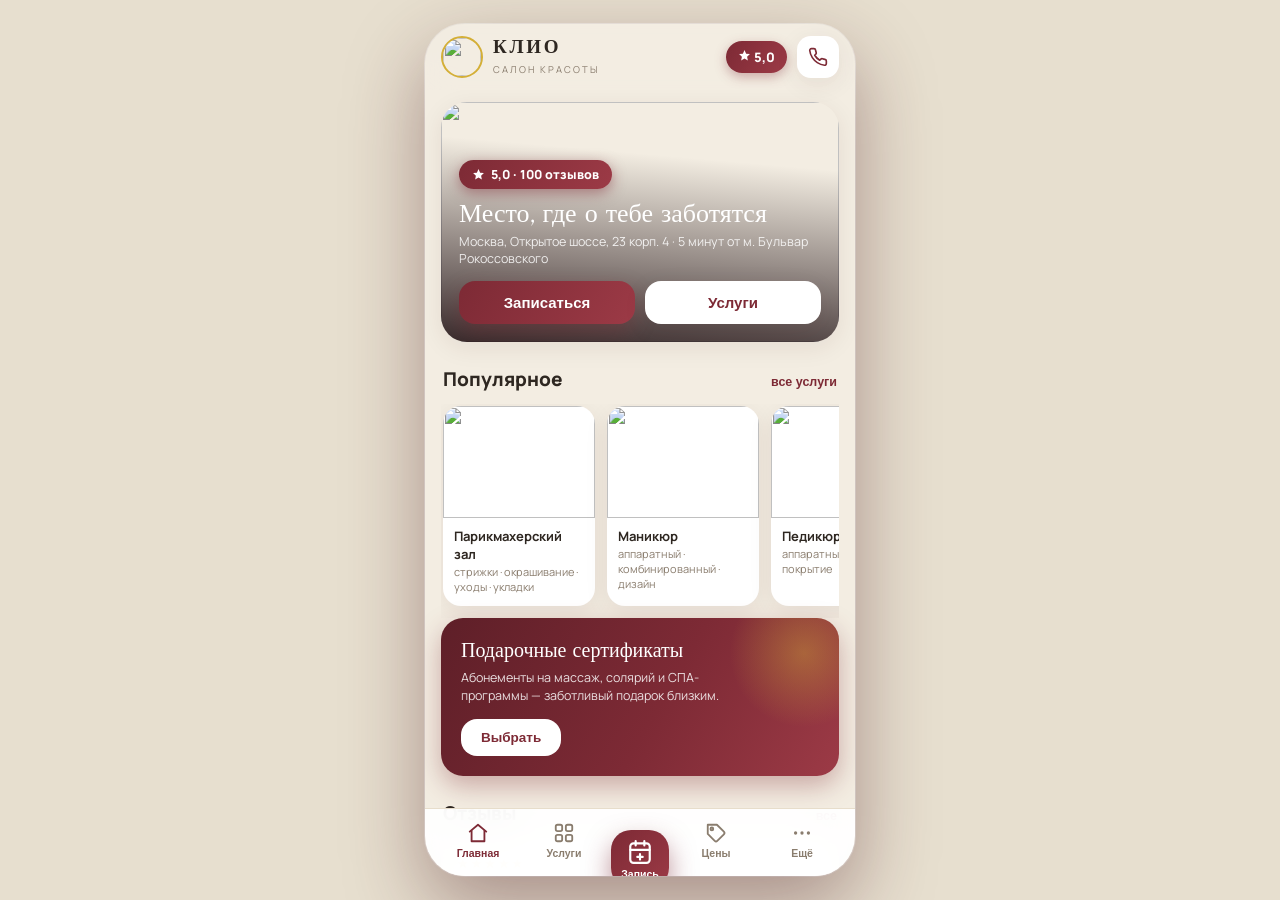
==== app/index.html @ 7f816945 "КЛИО (myclio.ru): сайт + PWA + модуль управления, версия 26.11-В7" ====
<!DOCTYPE html>
<html lang="ru">
<head>
<meta charset="UTF-8"><meta name="viewport" content="width=device-width, initial-scale=1, viewport-fit=cover"><meta name="theme-color" content="#7d2a35"><meta name="apple-mobile-web-app-capable" content="yes"><meta name="mobile-web-app-capable" content="yes"><meta name="apple-mobile-web-app-status-bar-style" content="black-translucent"><meta name="description" content="КЛИО — салон красоты. Запись, услуги, цены, отзывы."><title>КЛИО — салон красоты</title><link rel="icon" href="icon-192.png"><link rel="apple-touch-icon" href="apple-touch-icon.png"><link rel="preconnect" href="https://fonts.googleapis.com"><link rel="preconnect" href="https://fonts.gstatic.com" crossorigin><link href="https://fonts.googleapis.com/css2?family=Manrope:wght@400;600;700;800&family=Marcellus&display=swap" rel="stylesheet"><style>
:root{--bg:#f3ede2;--card:#fff;--panel:#faf6ed;--line:#e7ddcb;--red:#7d2a35;--red2:#9c3a46;--acc:#d4af37;--acc2:#e8c98a;--text:#2e2721;--mut:#8a7d6e;--sh:0 6px 24px rgba(70,20,28,.08)}
*{box-sizing:border-box;margin:0;padding:0;-webkit-tap-highlight-color:transparent}
body{font-family:Manrope,system-ui,-apple-system,sans-serif;background:#e7dfcf;color:var(--text)}
.shell{position:relative;max-width:430px;margin:0 auto;min-height:100dvh;background:var(--bg);overflow:hidden;display:flex;flex-direction:column}
@media(min-width:560px){body{display:flex;justify-content:center;align-items:center;min-height:100dvh}.shell{margin:0;min-height:0;height:min(880px,calc(100dvh - 48px));border-radius:40px;box-shadow:0 30px 80px rgba(70,20,28,.4),0 0 0 1px #fff8}}
#splash{position:absolute;inset:0;z-index:100;background:linear-gradient(160deg,#5e1f28,#7d2a35 60%,#6b232d);display:flex;flex-direction:column;align-items:center;justify-content:center;gap:14px;transition:opacity .5s;color:#f5ead9}
#splash img{width:84px;height:84px;border-radius:50%;border:3px solid var(--acc);box-shadow:0 10px 30px rgba(0,0,0,.4)}
#splash .n{font-family:Marcellus,serif;font-size:30px;letter-spacing:.22em}
#splash .s{font-size:11px;letter-spacing:.3em;text-transform:uppercase;color:var(--acc2)}
#splash.hide{opacity:0;pointer-events:none}
.appbar{position:sticky;top:0;z-index:30;display:flex;align-items:center;gap:10px;padding:12px 16px;background:rgba(243,237,226,.85);backdrop-filter:blur(14px);-webkit-backdrop-filter:blur(14px)}
.ab-logo{width:42px;height:42px;border-radius:50%;overflow:hidden;border:2px solid var(--acc);flex:none}
.ab-logo img{width:100%;height:100%;object-fit:cover}
.ab-txt b{font-family:Marcellus,serif;font-size:19px;letter-spacing:.14em;display:block;line-height:1}
.ab-txt span{font-size:9.5px;letter-spacing:.2em;text-transform:uppercase;color:var(--mut)}
.ab-rate{margin-left:auto;background:linear-gradient(120deg,var(--red),var(--red2));color:#fff;font-weight:800;font-size:13px;padding:7px 12px;border-radius:999px;box-shadow:0 4px 12px rgba(125,42,53,.35)}
.ab-phone{width:42px;height:42px;border-radius:14px;background:#fff;box-shadow:var(--sh);display:grid;place-items:center;color:var(--red);flex:none}
main{flex:1;overflow-y:auto;-webkit-overflow-scrolling:touch;padding:4px 16px 120px;scrollbar-width:none}
main::-webkit-scrollbar{display:none}
.appbar{flex:none}
.screen{display:none}
.screen.active{display:block;animation:scr .3s cubic-bezier(.2,.8,.2,1)}
@keyframes scr{from{opacity:0;transform:translateY(12px)}to{opacity:1;transform:none}}
.hero{position:relative;border-radius:26px;overflow:hidden;margin-top:8px;box-shadow:var(--sh)}
.hero>img{width:100%;height:240px;object-fit:cover;display:block}
.hero .hv{position:absolute;inset:0;background:linear-gradient(185deg,rgba(30,15,18,0) 25%,rgba(30,15,18,.88));display:flex;flex-direction:column;justify-content:flex-end;padding:18px;color:#fff}
.pill{align-self:flex-start;display:inline-flex;align-items:center;gap:6px;background:linear-gradient(120deg,var(--red),var(--red2));padding:6px 13px;border-radius:999px;font-size:12.5px;font-weight:800;box-shadow:0 4px 14px rgba(125,42,53,.5)}
.hero h1{font-family:Marcellus,serif;font-weight:400;font-size:26px;margin:10px 0 4px;line-height:1.15}
.hero p{font-size:12.5px;opacity:.85;margin-bottom:14px}
.hrow{display:flex;gap:10px}
.hrow .btn{flex:1;padding:13px}
h2.sec{font-size:19px;font-weight:800;margin:24px 2px 12px;display:flex;align-items:baseline;justify-content:space-between}
h2.sec button{background:none;border:0;color:var(--red);font-size:12.5px;font-weight:800;cursor:pointer}
.pop{display:flex;gap:12px;overflow-x:auto;padding:2px 2px 12px;scrollbar-width:none}
.pop::-webkit-scrollbar{display:none}
.pc{flex:0 0 152px;background:#fff;border-radius:18px;overflow:hidden;box-shadow:var(--sh);cursor:pointer;transition:.15s}
.pc:active{transform:scale(.95)}
.pc img{width:152px;height:112px;object-fit:cover;display:block}
.pc b{display:block;font-size:13px;padding:9px 11px 2px}
.pc span{display:block;font-size:11px;color:var(--mut);padding:0 11px 11px;line-height:1.35}
.promo{position:relative;border-radius:22px;overflow:hidden;background:linear-gradient(120deg,#5e1f28,#7d2a35 55%,#9c3a46);color:#fff;padding:20px;box-shadow:0 10px 26px rgba(125,42,53,.35)}
.promo:after{content:'';position:absolute;right:-40px;top:-40px;width:150px;height:150px;border-radius:50%;background:radial-gradient(circle,rgba(212,175,55,.4),transparent 70%)}
.promo b{font-family:Marcellus,serif;font-weight:400;font-size:20px;display:block;margin-bottom:6px}
.promo p{font-size:12.5px;opacity:.85;margin-bottom:14px;max-width:78%;line-height:1.45}
.promo .btn{width:auto;padding:11px 20px;font-size:13.5px;background:#fff;color:var(--red);box-shadow:none}
.search{display:flex;align-items:center;gap:10px;background:#fff;border-radius:16px;padding:13px 16px;box-shadow:var(--sh);margin:10px 0 14px;color:var(--mut)}
.search input{border:0;outline:0;font-size:15px;flex:1;font-family:inherit;background:none;color:var(--text)}
.svc{display:flex;gap:12px;background:#fff;border-radius:18px;padding:10px;box-shadow:var(--sh);margin-bottom:12px;cursor:pointer;transition:.15s}
.svc:active{transform:scale(.98)}
.svc img{width:88px;height:88px;border-radius:14px;object-fit:cover;flex:none}
.svc .si{flex:1;min-width:0;align-self:center}
.svc b{font-size:15px}
.svc p{margin:3px 0 0;font-size:12px;color:var(--mut);line-height:1.4}
.svc .go{align-self:center;font-size:22px;color:var(--acc);padding:0 6px}
.acc{background:#fff;border-radius:18px;box-shadow:var(--sh);margin-bottom:12px;overflow:hidden}
.acc-h{display:flex;align-items:center;justify-content:space-between;padding:17px 16px;font-weight:800;font-size:15px;cursor:pointer;user-select:none}
.acc-h .chev{color:var(--mut);transition:.25s}
.acc.open .chev{transform:rotate(180deg)}
.acc-b{max-height:0;overflow:hidden;transition:max-height .35s ease}
.acc.open .acc-b{max-height:700px}
.prow{display:flex;justify-content:space-between;gap:14px;padding:12px 16px;border-top:1px dashed var(--line);font-size:13.5px}
.prow span{color:var(--mut)}
.prow b{white-space:nowrap}
.btn{display:flex;align-items:center;justify-content:center;gap:8px;width:100%;padding:15px;border:0;border-radius:16px;font-size:15px;font-weight:800;cursor:pointer;transition:.15s}
.btn:active{transform:scale(.97)}
.btn-p{background:linear-gradient(120deg,var(--red),var(--red2));color:#fff;box-shadow:0 8px 20px rgba(125,42,53,.35)}
.btn-o{background:#fff;color:var(--red);box-shadow:var(--sh)}
.chips{display:flex;flex-wrap:wrap;gap:8px}
.chip{padding:10px 16px;border-radius:999px;border:1.5px solid var(--line);background:#fff;font-size:13.5px;font-weight:600;color:var(--text);cursor:pointer;transition:.12s}
.chip.on{border-color:var(--red);background:rgba(125,42,53,.08);color:var(--red)}
.fld{display:block;margin-bottom:12px}
.fld>span{display:block;font-size:11.5px;font-weight:800;letter-spacing:.07em;text-transform:uppercase;color:var(--mut);margin:0 2px 7px}
.fld>span i{font-style:normal;text-transform:none;letter-spacing:0;font-weight:600;color:#b3a58f}
.fld .inp{margin-bottom:0}
.inp{width:100%;padding:14px 16px;border-radius:16px;border:1.5px solid #e6dcc6;background:linear-gradient(180deg,#fdfbf6,#f9f4ea);font-size:15px;outline:none;margin-bottom:12px;color:var(--text);font-family:inherit;box-shadow:inset 0 2px 5px rgba(70,20,28,.05);transition:border-color .2s,box-shadow .2s,background .2s;appearance:none;-webkit-appearance:none}
.inp::placeholder{color:#b3a58f}
.inp:focus{border-color:var(--red);background:#fff;box-shadow:0 0 0 4px rgba(125,42,53,.10),inset 0 1px 3px rgba(70,20,28,.04)}
.inp.err{border-color:#c9737d;box-shadow:0 0 0 4px rgba(201,115,125,.16)}
textarea.inp{resize:none;min-height:84px;line-height:1.5}
select.inp{padding-right:42px;cursor:pointer;background-image:url("data:image/svg+xml,%3Csvg xmlns='http://www.w3.org/2000/svg' width='16' height='16' viewBox='0 0 24 24' fill='none' stroke='%237d2a35' stroke-width='2.4' stroke-linecap='round' stroke-linejoin='round'%3E%3Cpath d='m6 9 6 6 6-6'/%3E%3C/svg%3E");background-repeat:no-repeat;background-position:right 15px center}
input[type=date].inp{cursor:pointer}
.drow{display:grid;grid-template-columns:1.2fr 1fr;gap:10px}
.radios{display:flex;flex-direction:column;gap:8px}
.radios label{display:flex;align-items:center;gap:10px;padding:13px 15px;border:1.5px solid var(--line);border-radius:14px;background:#fff;font-size:14px;cursor:pointer;font-weight:600}
.radios input{accent-color:var(--red)}
.radios label:has(input:checked){border-color:var(--red);background:rgba(125,42,53,.07);color:var(--red)}
.ck{display:flex;align-items:center;gap:10px;padding:11px 2px;font-size:14px;cursor:pointer;font-weight:600}
.ck input{accent-color:var(--red);width:19px;height:19px}
.blk{background:#fff;border-radius:20px;box-shadow:var(--sh);padding:16px;margin-bottom:14px}
.blk-t{font-weight:800;font-size:14.5px;margin-bottom:12px;display:flex;align-items:center;gap:8px}
.blk-t em{font-style:normal;width:22px;height:22px;border-radius:8px;background:linear-gradient(120deg,var(--red),var(--red2));color:#fff;font-size:12px;display:grid;place-items:center;flex:none}
.hint{font-size:12.5px;color:var(--mut);margin:2px 2px 14px;line-height:1.5}
.pain-val{text-align:center;font-size:34px;font-weight:800;color:var(--red)}
.pain-word{text-align:center;font-size:13px;color:var(--mut);margin-bottom:8px}
input[type=range]{width:100%;accent-color:var(--red);height:30px}
.warn{display:none;background:rgba(201,115,125,.12);border:1px solid rgba(201,115,125,.45);color:#8a2f3b;border-radius:14px;padding:12px 14px;font-size:13px;line-height:1.5;margin-top:12px}
.warn.show{display:block}
.ank-bar{position:sticky;bottom:8px;z-index:5;display:flex;align-items:center;gap:12px;background:rgba(255,255,255,.94);backdrop-filter:blur(12px);border-radius:18px;padding:12px 14px;box-shadow:0 10px 30px rgba(70,20,28,.18);margin-top:4px}
.ank-bar .inf{font-size:11.5px;color:var(--mut);line-height:1.3}
.ank-bar .inf b{display:block;font-size:14px;color:var(--text)}
.ank-bar .btn{flex:1;padding:13px}
.bk{position:absolute;inset:0;background:rgba(30,10,14,.5);backdrop-filter:blur(2px);opacity:0;pointer-events:none;transition:.25s;z-index:60}
.bk.show{opacity:1;pointer-events:auto}
.sheet{position:absolute;left:0;right:0;bottom:0;z-index:61;background:var(--panel);border-radius:26px 26px 0 0;padding:8px 18px calc(18px + env(safe-area-inset-bottom));transform:translateY(105%);transition:transform .34s cubic-bezier(.2,.8,.2,1);max-height:86%;overflow-y:auto}
.sheet.show{transform:none}
.handle{width:44px;height:5px;border-radius:99px;background:#d8cdb8;margin:6px auto 14px}
.sheet h3{font-family:Marcellus,serif;font-weight:400;font-size:21px;margin-bottom:4px}
.sheet .hint{margin-bottom:14px}
.menu{background:#fff;border-radius:20px;box-shadow:var(--sh);overflow:hidden}
.mi{display:flex;align-items:center;gap:14px;padding:15px 16px;border:0;border-bottom:1px solid var(--panel);background:none;width:100%;text-align:left;font-size:15px;font-weight:700;cursor:pointer;color:var(--text)}
.mi:last-child{border-bottom:0}
.mi .ic{width:40px;height:40px;border-radius:13px;background:rgba(125,42,53,.08);color:var(--red);display:grid;place-items:center;flex:none}
.mi .go{margin-left:auto;color:var(--mut);font-size:20px}
.topbar{display:flex;align-items:center;gap:12px;padding:8px 0 14px}
.tb{width:40px;height:40px;border-radius:14px;background:#fff;box-shadow:var(--sh);border:0;display:grid;place-items:center;color:var(--text);cursor:pointer;flex:none}
.topbar b{font-size:18px;font-weight:800}
.rsum{display:flex;align-items:center;gap:16px;background:#fff;border-radius:20px;box-shadow:var(--sh);padding:18px;margin-bottom:14px}
.rsum .big{font-size:44px;font-weight:800;color:var(--red);line-height:1}
.rsum .st{color:var(--acc);font-size:15px;letter-spacing:2px}
.rsum .cnt{font-size:12px;color:var(--mut);margin-top:4px}
.rev{background:#fff;border-radius:18px;box-shadow:var(--sh);padding:16px;margin-bottom:12px}
.rev .st{color:var(--acc);letter-spacing:2px;font-size:13px;margin-bottom:8px}
.rev p{font-size:13.5px;line-height:1.6;margin-bottom:12px}
.rev .who{display:flex;align-items:center;gap:10px}
.rev .ava{width:36px;height:36px;border-radius:50%;background:linear-gradient(120deg,var(--red),var(--red2));color:#fff;display:grid;place-items:center;font-weight:800;font-size:14px;flex:none}
.rev .who b{font-size:13px;display:block}
.rev .who small{color:var(--mut);font-size:11px}
.cert{position:relative;background:#fff;border-radius:20px;box-shadow:var(--sh);padding:18px 18px 18px 22px;margin-bottom:14px;overflow:hidden}
.cert:before{content:'';position:absolute;left:0;top:0;bottom:0;width:5px;background:linear-gradient(180deg,var(--acc),var(--red))}
.cert b{font-size:16px;display:block;margin-bottom:4px}
.cert p{font-size:12.5px;color:var(--mut);margin-bottom:14px;line-height:1.45}
.cert .pr{font-family:Marcellus,serif;font-size:22px;color:var(--red);margin-bottom:12px}
.cert .btn{padding:12px;font-size:14px}
.ccard{background:#fff;border-radius:20px;box-shadow:var(--sh);padding:8px 18px;margin-bottom:14px}
.crow{display:flex;gap:13px;align-items:flex-start;padding:13px 0;border-bottom:1px dashed var(--line);font-size:14px}
.crow:last-child{border-bottom:0}
.crow .ic{color:var(--red);flex:none;margin-top:1px}
.crow small{display:block;color:var(--mut);font-size:11.5px;margin-top:2px}
.map{position:relative;border-radius:20px;overflow:hidden;box-shadow:var(--sh);margin-bottom:14px;height:150px}
.map img{width:100%;height:100%;object-fit:cover;display:block;filter:saturate(.85)}
.map .pin{position:absolute;left:50%;top:50%;transform:translate(-50%,-90%);background:var(--red);color:#fff;padding:7px 13px;border-radius:999px;font-size:12px;font-weight:800;box-shadow:0 6px 16px rgba(0,0,0,.35);white-space:nowrap}
.succ{min-height:55dvh;display:flex;flex-direction:column;align-items:center;justify-content:center;text-align:center;gap:14px;padding:20px}
.succ .ok{width:96px;height:96px;border-radius:50%;background:linear-gradient(120deg,var(--red),var(--red2));display:grid;place-items:center;color:#fff;box-shadow:0 14px 34px rgba(125,42,53,.4);animation:pop .5s cubic-bezier(.2,.9,.3,1.4)}
@keyframes pop{from{transform:scale(.3);opacity:0}}
.succ h2{font-family:Marcellus,serif;font-weight:400;font-size:26px}
.succ p{font-size:13.5px;color:var(--mut);line-height:1.6;max-width:290px}
.nav{position:absolute;left:0;right:0;bottom:0;z-index:50;display:flex;align-items:flex-end;justify-content:space-around;padding:6px 10px calc(10px + env(safe-area-inset-bottom));background:rgba(255,255,255,.94);backdrop-filter:blur(16px);-webkit-backdrop-filter:blur(16px);border-top:1px solid var(--line)}
.nav button{flex:1;display:flex;flex-direction:column;align-items:center;gap:3px;background:none;border:0;color:var(--mut);font-size:10.5px;font-weight:700;padding:7px 0;cursor:pointer;transition:.15s}
.nav button.on{color:var(--red)}
.nav .fab{flex:0 0 auto;width:58px;height:58px;margin:0 4px -22px;border-radius:20px;background:linear-gradient(135deg,var(--red),var(--red2));color:#fff;box-shadow:0 12px 26px rgba(125,42,53,.5);justify-content:center}
.nav .fab:active{transform:scale(.93)}
#toast{position:absolute;left:50%;bottom:104px;transform:translateX(-50%) translateY(20px);background:#2e2721;color:#fff;padding:12px 20px;border-radius:14px;font-size:13.5px;font-weight:600;opacity:0;transition:.3s;z-index:90;white-space:nowrap;box-shadow:0 10px 30px rgba(0,0,0,.35);pointer-events:none}
#toast.show{opacity:1;transform:translateX(-50%) translateY(0)}
.mchips{display:flex;flex-wrap:wrap;gap:8px}
.mchip{display:flex;align-items:center;gap:9px;padding:8px 14px 8px 8px;border-radius:999px;border:1.5px solid var(--line);background:#fff;font-size:13.5px;font-weight:700;color:var(--text);cursor:pointer;transition:.15s}
.mchip .ma{width:30px;height:30px;border-radius:50%;background:linear-gradient(135deg,var(--red),var(--red2));color:#fff;display:grid;place-items:center;font-size:12.5px;font-weight:800;flex:none}
.mchip small{display:block;font-size:10px;color:var(--mut);font-weight:600}
.mchip.on{border-color:var(--red);background:rgba(125,42,53,.08);color:var(--red);box-shadow:0 4px 12px rgba(125,42,53,.14)}
.qbook{display:flex;align-items:center;gap:13px;background:linear-gradient(120deg,#fff,#faf5e8);border:1.5px solid var(--acc2);border-radius:20px;box-shadow:var(--sh);padding:13px 15px;margin-top:14px;cursor:pointer;transition:.15s}
.qbook:active{transform:scale(.98)}
.qbook .qi{width:44px;height:44px;border-radius:14px;background:linear-gradient(135deg,var(--acc),#c49b2d);color:#fff;display:grid;place-items:center;flex:none;box-shadow:0 6px 14px rgba(212,175,55,.45)}
.qbook b{font-size:14.5px;display:block}
.qbook span{font-size:12px;color:var(--mut)}
.qbook .go{margin-left:auto;color:var(--acc);font-size:22px}
.ok-sum{background:#fff;border-radius:16px;box-shadow:var(--sh);padding:14px 20px;font-size:13.5px;line-height:1.9;max-width:300px;width:100%}
.ok-sum b{color:var(--red)}
.sh-close{position:absolute;top:14px;right:14px;width:34px;height:34px;border-radius:12px;border:0;background:#fff;color:var(--mut);font-size:15px;cursor:pointer;box-shadow:var(--sh);z-index:2}
</style>

<link rel="manifest" href="manifest.webmanifest">
<meta name="theme-color" content="#7d2a35">
<meta name="mobile-web-app-capable" content="yes">
<meta name="apple-mobile-web-app-capable" content="yes">
<meta name="apple-mobile-web-app-status-bar-style" content="default">
<meta name="apple-mobile-web-app-title" content="КЛИО">
<link rel="apple-touch-icon" href="apple-touch-icon.png">
<script>
if ('serviceWorker' in navigator) {
  window.addEventListener('load', function(){ navigator.serviceWorker.register('sw.js').catch(function(){}); });
}
</script>
</head>
<body>

<div class="shell">
  <div id="splash"><img src="img/klio-logo-180.jpg"><div class="n">КЛИО</div><div class="s">салон красоты</div></div>

  <header class="appbar">
    <div class="ab-logo"><img src="img/klio-logo-180.jpg"></div>
    <div class="ab-txt"><b>КЛИО</b><span>салон красоты</span></div>
    <div class="ab-rate"><svg width="13" height="13" viewBox="0 0 24 24" fill="currentColor"><path d="m12 2 3 6.6 7 .8-5.2 4.8 1.4 7L12 17.7 5.8 21.2l1.4-7L2 9.4l7-.8Z"/></svg> <span data-rt="val">5,0</span></div>
    <a class="ab-phone" href="tel:+79295223439"><svg width="20" height="20" viewBox="0 0 24 24" fill="none" stroke="currentColor" stroke-width="2" stroke-linecap="round" stroke-linejoin="round"><path d="M22 16.9v3a2 2 0 0 1-2.2 2 19.8 19.8 0 0 1-8.6-3.1 19.5 19.5 0 0 1-6-6A19.8 19.8 0 0 1 2.1 4.2 2 2 0 0 1 4.1 2h3a2 2 0 0 1 2 1.7c.13.96.36 1.9.7 2.8a2 2 0 0 1-.45 2.1L8.1 9.9a16 16 0 0 0 6 6l1.3-1.3a2 2 0 0 1 2.1-.45c.9.34 1.84.57 2.8.7A2 2 0 0 1 22 16.9Z"/></svg></a>
  </header>

  <main id="main">
    <section class="screen active" id="s-home">
      <div class="hero"><img src="img/klio-resepshen.webp"><div class="hv">
        <span class="pill"><svg width="13" height="13" viewBox="0 0 24 24" fill="currentColor"><path d="m12 2 3 6.6 7 .8-5.2 4.8 1.4 7L12 17.7 5.8 21.2l1.4-7L2 9.4l7-.8Z"/></svg> <span data-rt="pill">5,0 · 100 отзывов</span></span>
        <h1>Место, где о тебе заботятся</h1>
        <p>Москва, Открытое шоссе, 23 корп. 4 · 5 минут от м. Бульвар Рокоссовского</p>
        <div class="hrow"><button class="btn btn-p" data-go="s-book">Записаться</button><button class="btn btn-o" data-go="s-services">Услуги</button></div>
      </div></div>
      <div id="quickBook"></div>
      <h2 class="sec">Популярное <button data-go="s-services">все услуги</button></h2>
      <div class="pop" id="popRow"></div>
      <div class="promo"><b>Подарочные сертификаты</b><p>Абонементы на массаж, солярий и СПА-программы — заботливый подарок близким.</p><button class="btn" data-go="s-certs">Выбрать</button></div>
      <h2 class="sec">Отзывы <button data-go="s-reviews">все</button></h2>
      <div id="revPrev"></div>
      <h2 class="sec">Контакты</h2>
      <div class="ccard">
        <div class="crow"><span class="ic"><svg width="18" height="18" viewBox="0 0 24 24" fill="none" stroke="currentColor" stroke-width="2" stroke-linecap="round" stroke-linejoin="round"><path d="M20 10c0 6-8 12-8 12s-8-6-8-12a8 8 0 0 1 16 0Z"/><circle cx="12" cy="10" r="3"/></svg></span><div>Москва, Открытое шоссе, 23 корп. 4 · 5 минут от м. Бульвар Рокоссовского</div></div>
        <div class="crow"><span class="ic"><svg width="18" height="18" viewBox="0 0 24 24" fill="none" stroke="currentColor" stroke-width="2" stroke-linecap="round"><circle cx="12" cy="12" r="9"/><path d="M12 7v5l3 2"/></svg></span><div>Ежедневно 10:00 — 21:00 · по предварительной записи</div></div>
        <div class="crow"><span class="ic"><svg width="20" height="20" viewBox="0 0 24 24" fill="none" stroke="currentColor" stroke-width="2" stroke-linecap="round" stroke-linejoin="round"><path d="M22 16.9v3a2 2 0 0 1-2.2 2 19.8 19.8 0 0 1-8.6-3.1 19.5 19.5 0 0 1-6-6A19.8 19.8 0 0 1 2.1 4.2 2 2 0 0 1 4.1 2h3a2 2 0 0 1 2 1.7c.13.96.36 1.9.7 2.8a2 2 0 0 1-.45 2.1L8.1 9.9a16 16 0 0 0 6 6l1.3-1.3a2 2 0 0 1 2.1-.45c.9.34 1.84.57 2.8.7A2 2 0 0 1 22 16.9Z"/></svg></span><div><a href="tel:+79295223439" style="color:var(--red);font-weight:800">+7 (929) 522-34-39</a><small>нажмите, чтобы позвонить</small></div></div>
      </div>
    </section>

    <section class="screen" id="s-services">
      <h2 class="sec" style="margin-top:14px">Услуги салона</h2>
      <div class="search"><svg width="19" height="19" viewBox="0 0 24 24" fill="none" stroke="currentColor" stroke-width="2" stroke-linecap="round"><circle cx="11" cy="11" r="7"/><path d="m21 21-4-4"/></svg><input id="q" placeholder="Поиск услуги…"></div>
      <div id="svcList"></div>
    </section>

    <section class="screen" id="s-prices">
      <h2 class="sec" style="margin-top:14px">Цены</h2>
      <p class="hint">Точную стоимость мастер подтвердит при записи — она зависит от длины волос, сложности дизайна и расходников.</p>
      <div id="acc"></div>
    </section>

    <section class="screen" id="s-book">
      <h2 class="sec" style="margin-top:14px">Запись в салон</h2>
      <p class="hint">Оставьте заявку — администратор перезвонит в течение 15 минут в рабочее время и подтвердит запись.</p>
      <div class="blk"><div class="blk-t">Услуга</div><div class="chips" id="bChips"></div></div>
      <div class="blk"><div class="blk-t">Мастер</div><div class="mchips" id="bMasters"></div></div>
      <div class="blk"><div class="blk-t">Дата и время</div>
        <div class="drow"><label class="fld"><span>Дата</span><input class="inp" type="date" id="bDate"></label><label class="fld"><span>Желаемое время</span><select class="inp" id="bTime"></select></label></div>
      </div>
      <div class="blk"><div class="blk-t">Контакты</div>
        <label class="fld"><span>Ваше имя</span><input class="inp" id="bName" placeholder="Как к вам обращаться"></label>
        <label class="fld"><span>Телефон</span><input class="inp" id="bPhone" type="tel" inputmode="tel" placeholder="+7 (___) ___-__-__"></label>
        <label class="fld" style="margin-bottom:0"><span>Комментарий <i>необязательно</i></span><textarea class="inp" id="bComment" placeholder="Пожелания по услуге или времени"></textarea></label>
      </div>
      <button class="btn btn-p" id="bSend">Отправить заявку</button>
      
    </section>

    <section class="screen" id="s-more">
      <h2 class="sec" style="margin-top:14px">Ещё</h2>
      <div class="menu">
        <button class="mi" data-go="s-reviews"><span class="ic"><svg width="13" height="13" viewBox="0 0 24 24" fill="currentColor"><path d="m12 2 3 6.6 7 .8-5.2 4.8 1.4 7L12 17.7 5.8 21.2l1.4-7L2 9.4l7-.8Z"/></svg></span>Отзывы<span class="go">›</span></button>
        <button class="mi" data-go="s-certs"><span class="ic"><svg width="19" height="19" viewBox="0 0 24 24" fill="none" stroke="currentColor" stroke-width="2" stroke-linecap="round" stroke-linejoin="round"><rect x="3" y="8" width="18" height="4"/><path d="M12 8v13M5 12v9h14v-9M7.5 8a2.5 2.5 0 0 1 0-5C11 3 12 8 12 8s1-5 4.5-5a2.5 2.5 0 0 1 0 5"/></svg></span>Сертификаты и абонементы<span class="go">›</span></button>
        
        <button class="mi" data-go="s-contacts"><span class="ic"><svg width="18" height="18" viewBox="0 0 24 24" fill="none" stroke="currentColor" stroke-width="2" stroke-linecap="round" stroke-linejoin="round"><path d="M20 10c0 6-8 12-8 12s-8-6-8-12a8 8 0 0 1 16 0Z"/><circle cx="12" cy="10" r="3"/></svg></span>Контакты и схема проезда<span class="go">›</span></button>
        <a class="mi" href="tel:+79295223439"><span class="ic"><svg width="20" height="20" viewBox="0 0 24 24" fill="none" stroke="currentColor" stroke-width="2" stroke-linecap="round" stroke-linejoin="round"><path d="M22 16.9v3a2 2 0 0 1-2.2 2 19.8 19.8 0 0 1-8.6-3.1 19.5 19.5 0 0 1-6-6A19.8 19.8 0 0 1 2.1 4.2 2 2 0 0 1 4.1 2h3a2 2 0 0 1 2 1.7c.13.96.36 1.9.7 2.8a2 2 0 0 1-.45 2.1L8.1 9.9a16 16 0 0 0 6 6l1.3-1.3a2 2 0 0 1 2.1-.45c.9.34 1.84.57 2.8.7A2 2 0 0 1 22 16.9Z"/></svg></span>Позвонить в салон<span class="go">›</span></a>
        <a class="mi" href="https://wa.me/79295223439" target="_blank"><span class="ic"><svg width="18" height="18" viewBox="0 0 24 24" fill="none" stroke="currentColor" stroke-width="2" stroke-linecap="round" stroke-linejoin="round"><path d="M21 11.5a8.4 8.4 0 0 1-8.5 8.4 8.7 8.7 0 0 1-3.7-.8L3 21l1.9-5.6a8.3 8.3 0 0 1-.9-3.9A8.4 8.4 0 0 1 12.5 3 8.4 8.4 0 0 1 21 11.5Z"/></svg></span>Написать в WhatsApp<span class="go">›</span></a>
      </div>
      <p class="hint" style="text-align:center;margin-top:18px">КЛИО · салон красоты<br>10:00 — 21:00, ежедневно</p>
    </section>

    <section class="screen" id="s-reviews">
      <div class="topbar"><button class="tb back"><svg width="20" height="20" viewBox="0 0 24 24" fill="none" stroke="currentColor" stroke-width="2.4" stroke-linecap="round" stroke-linejoin="round"><path d="M15 18l-6-6 6-6"/></svg></button><b>Отзывы</b></div>
      <div class="rsum"><div class="big" data-rt="big">5,0</div><div><div class="st">★★★★★</div><div class="cnt" data-rt="cnt">100 отзывов гостей</div></div></div>
      <div id="revList"></div>
    </section>

    <section class="screen" id="s-certs">
      <div class="topbar"><button class="tb back"><svg width="20" height="20" viewBox="0 0 24 24" fill="none" stroke="currentColor" stroke-width="2.4" stroke-linecap="round" stroke-linejoin="round"><path d="M15 18l-6-6 6-6"/></svg></button><b>Сертификаты и абонементы</b></div>
      <p class="hint">Оформите сертификат — администратор свяжется с вами для оплаты и выдачи.</p>
      <div id="certList"></div>
    </section>

    <section class="screen" id="s-contacts">
      <div class="topbar"><button class="tb back"><svg width="20" height="20" viewBox="0 0 24 24" fill="none" stroke="currentColor" stroke-width="2.4" stroke-linecap="round" stroke-linejoin="round"><path d="M15 18l-6-6 6-6"/></svg></button><b>Контакты</b></div>
      <div class="map"><img src="img/klio-karta.webp"><span class="pin">КЛИО · Открытое шоссе, 23к4</span></div>
      <div class="ccard">
        <div class="crow"><span class="ic"><svg width="18" height="18" viewBox="0 0 24 24" fill="none" stroke="currentColor" stroke-width="2" stroke-linecap="round" stroke-linejoin="round"><path d="M20 10c0 6-8 12-8 12s-8-6-8-12a8 8 0 0 1 16 0Z"/><circle cx="12" cy="10" r="3"/></svg></span><div>Москва, Открытое шоссе, 23 корп. 4 · 5 минут от м. Бульвар Рокоссовского</div></div>
        <div class="crow"><span class="ic"><svg width="18" height="18" viewBox="0 0 24 24" fill="none" stroke="currentColor" stroke-width="2" stroke-linecap="round"><circle cx="12" cy="12" r="9"/><path d="M12 7v5l3 2"/></svg></span><div>Ежедневно 10:00 — 21:00 · по предварительной записи</div></div>
        <div class="crow"><span class="ic"><svg width="20" height="20" viewBox="0 0 24 24" fill="none" stroke="currentColor" stroke-width="2" stroke-linecap="round" stroke-linejoin="round"><path d="M22 16.9v3a2 2 0 0 1-2.2 2 19.8 19.8 0 0 1-8.6-3.1 19.5 19.5 0 0 1-6-6A19.8 19.8 0 0 1 2.1 4.2 2 2 0 0 1 4.1 2h3a2 2 0 0 1 2 1.7c.13.96.36 1.9.7 2.8a2 2 0 0 1-.45 2.1L8.1 9.9a16 16 0 0 0 6 6l1.3-1.3a2 2 0 0 1 2.1-.45c.9.34 1.84.57 2.8.7A2 2 0 0 1 22 16.9Z"/></svg></span><div><a href="tel:+79295223439" style="color:var(--red);font-weight:800">+7 (929) 522-34-39</a><small>Ежедневно 10:00 — 21:00 · по предварительной записи</small></div></div>
      </div>
      <a class="btn btn-p" href="tel:+79295223439" style="text-decoration:none;margin-bottom:12px">Позвонить</a>
      <a class="btn btn-o" href="https://wa.me/79295223439" target="_blank" style="text-decoration:none">Написать в WhatsApp</a>
    </section>

    

    <section class="screen" id="s-success">
      <div class="succ">
        <div class="ok"><svg width="44" height="44" viewBox="0 0 24 24" fill="none" stroke="currentColor" stroke-width="2.6" stroke-linecap="round" stroke-linejoin="round"><path d="M20 6 9 17l-5-5"/></svg></div>
        <h2 id="okTitle">Заявка отправлена</h2>
        <p id="okText">Администратор свяжется с вами в течение 15 минут в рабочее время.</p>
        <div class="ok-sum" id="okSum" style="display:none"></div>
        <button class="btn btn-p" data-go="s-home" style="max-width:260px">На главную</button>
      </div>
    </section>
  </main>

  <div class="bk" id="bk"></div>
  <div class="sheet" id="sheet"><button class="sh-close" id="shClose">✕</button><div class="handle"></div><h3>Быстрая запись</h3><p class="hint">Оставьте заявку — перезвоним в течение 15 минут.</p>
    <div class="blk" style="box-shadow:none;background:#fff"><div class="blk-t">Услуга</div><div class="chips" id="shChips"></div></div>
    <div class="blk" style="box-shadow:none;background:#fff"><div class="blk-t">Мастер</div><div class="mchips" id="shMasters"></div></div>
    <div class="blk" style="box-shadow:none;background:#fff"><div class="blk-t">Дата и время</div>
      <div class="drow"><label class="fld"><span>Дата</span><input class="inp" type="date" id="shDate"></label><label class="fld"><span>Желаемое время</span><select class="inp" id="shTime"></select></label></div></div>
    <div class="blk" style="box-shadow:none;background:#fff"><div class="blk-t">Контакты</div>
      <label class="fld"><span>Ваше имя</span><input class="inp" id="shName" placeholder="Как к вам обращаться"></label>
      <label class="fld" style="margin-bottom:0"><span>Телефон</span><input class="inp" id="shPhone" type="tel" inputmode="tel" placeholder="+7 (___) ___-__-__"></label></div>
    <button class="btn btn-p" id="shSend">Отправить заявку</button>
  </div>

  <nav class="nav">
    <button data-go="s-home" class="on"><svg width="22" height="22" viewBox="0 0 24 24" fill="none" stroke="currentColor" stroke-width="2" stroke-linecap="round" stroke-linejoin="round"><path d="M3 10.5 12 3l9 7.5"/><path d="M5 9.5V21h14V9.5"/></svg><span>Главная</span></button>
    <button data-go="s-services"><svg width="22" height="22" viewBox="0 0 24 24" fill="none" stroke="currentColor" stroke-width="2" stroke-linecap="round"><rect x="3" y="3" width="7" height="7" rx="2"/><rect x="14" y="3" width="7" height="7" rx="2"/><rect x="3" y="14" width="7" height="7" rx="2"/><rect x="14" y="14" width="7" height="7" rx="2"/></svg><span>Услуги</span></button>
    <button class="fab" data-go="s-book"><svg width="26" height="26" viewBox="0 0 24 24" fill="none" stroke="currentColor" stroke-width="2" stroke-linecap="round"><rect x="3" y="4" width="18" height="18" rx="3"/><path d="M16 2v4M8 2v4M3 10h18M12 14v5M9.5 16.5h5"/></svg><span>Запись</span></button>
    <button data-go="s-prices"><svg width="22" height="22" viewBox="0 0 24 24" fill="none" stroke="currentColor" stroke-width="2" stroke-linecap="round" stroke-linejoin="round"><path d="M20.6 13.4 13.4 20.6a2 2 0 0 1-2.8 0L3 13V3h10l7.6 7.6a2 2 0 0 1 0 2.8Z"/><circle cx="7.5" cy="7.5" r="1.5"/></svg><span>Цены</span></button>
    <button data-go="s-more"><svg width="22" height="22" viewBox="0 0 24 24" fill="currentColor"><circle cx="5" cy="12" r="1.8"/><circle cx="12" cy="12" r="1.8"/><circle cx="19" cy="12" r="1.8"/></svg><span>Ещё</span></button>
  </nav>
  <div id="toast"></div>
</div>


<script>
const DATA = {"services": [{"img": "img/klio-strizhka-brashing.webp", "name": "Парикмахерский зал", "sub": "стрижки · окрашивание · уходы · укладки"}, {"img": "img/klio-manikyur-gel-lak.webp", "name": "Маникюр", "sub": "аппаратный · комбинированный · дизайн"}, {"img": "img/klio-pedikyur-spa.webp", "name": "Педикюр", "sub": "аппаратный · СПА · покрытие"}, {"img": "img/klio-massazh-spiny.webp", "name": "Массаж", "sub": "классический · спортивный · антистресс"}, {"img": "img/klio-kosmetologiya-maska.webp", "name": "Косметология", "sub": "чистка · уходы · массаж лица"}, {"img": "img/klio-brovi-korrekciya.webp", "name": "Макияж и брови", "sub": "вечерний · свадебный · коррекция"}, {"img": "img/klio-solyariy.webp", "name": "Солярий", "sub": "вертикальный · абонементы"}, {"img": "img/klio-spa-programmy.jpg", "name": "СПА-программы", "sub": "ритуалы для тела и души"}], "prices": [{"cat": "Парикмахерский зал", "rows": [["Женская стрижка", "от 1 200 ₽"], ["Мужская стрижка", "от 800 ₽"], ["Детская стрижка", "от 700 ₽"], ["Окрашивание (любой сложности)", "от 3 500 ₽"], ["Мелирование / airtouch", "от 4 500 ₽"], ["Укладка", "от 1 000 ₽"], ["Кератиновое выпрямление", "от 4 000 ₽"], ["Массаж головы", "1 200 ₽"]]}, {"cat": "Маникюр", "rows": [["Маникюр аппаратный", "от 1 400 ₽"], ["Маникюр комбинированный", "от 1 600 ₽"], ["Покрытие гель-лак", "от 1 000 ₽"], ["Наращивание ногтей", "от 2 500 ₽"], ["Дизайн (френч, стемпинг, роспись)", "от 200 ₽"]]}, {"cat": "Педикюр", "rows": [["Педикюр аппаратный", "от 2 200 ₽"], ["Педикюр СПА", "от 2 800 ₽"]]}, {"cat": "Массаж и СПА", "rows": [["Классический массаж (60 мин)", "от 2 800 ₽"], ["Спортивный массаж", "от 3 000 ₽"], ["Антистресс-массаж", "от 2 600 ₽"], ["Массаж спины (30 мин)", "от 1 500 ₽"], ["Массаж лица", "от 1 800 ₽"], ["СПА-программа для тела", "от 4 500 ₽"]]}, {"cat": "Косметология", "rows": [["Чистка лица", "от 2 500 ₽"], ["Уходовая программа", "от 3 000 ₽"], ["Пилинг", "от 2 800 ₽"], ["Макияж дневной", "от 1 800 ₽"], ["Макияж вечерний / свадебный", "от 2 500 ₽"], ["Коррекция и окрашивание бровей", "от 1 200 ₽"]]}, {"cat": "Солярий", "rows": [["Солярий (1 минута)", "от 60 ₽"], ["Солярий (4 минуты)", "от 250 ₽"]]}], "certs": [{"cat": "Массаж — 5 + 1 в подарок", "rows": [["Абонемент на 6 массажей", "14 000 ₽"]]}, {"cat": "Солярий — 10 посещений", "rows": [["Абонемент 10 × 10 минут", "2 500 ₽"]]}, {"cat": "Маникюр + покрытие — 4 визита", "rows": [["4 визита к мастеру", "8 900 ₽"]]}, {"cat": "СПА-день для двоих", "rows": [["Массаж + педикюр + уход за лицом", "12 000 ₽"]]}], "reviews": [{"text": "Делала окрашивание и стрижку — результат превзошёл ожидания! Мастер подобрала уход именно для моего типа волос, всё объяснила. Атмосфера очень уютная, чай предложили.", "name": "Анна", "role": "окрашивание, стрижка"}, {"text": "Лучший массаж в районе! Хожу уже полгода, спина благодарит. Записываюсь заранее на месяц вперёд — мастер на вес золота.", "name": "Дмитрий", "role": "спортивный массаж"}, {"text": "Маникюр держится третью неделю — впервые такое! Аппаратный маникюр аккуратный, безопасный, дизайн сделали именно такой, как просила.", "name": "Мария", "role": "маникюр, покрытие"}, {"text": "Педикюр — это отдельная любовь. СПА-уход с пилингом и маской, ноги как у младенца. Мастер стерильность соблюдает идеально.", "name": "Екатерина", "role": "педикюр СПА"}, {"text": "Чистка лица прошла на высшем уровне: без боли, без покраснений, кожа сияет неделю. Теперь только сюда.", "name": "Ольга", "role": "косметология"}, {"text": "Стригусь здесь больше года. Всегда чётко по времени, без ожидания, результат стабильно отличный. Рекомендую.", "name": "Сергей", "role": "мужская стрижка"}, {"text": "Делала окрашивание и стрижку — результат превзошёл ожидания! Мастер посоветовала уход именно для моего типа волос. Атмосфера очень уютная.", "name": "Анна", "role": "окрашивание, стрижка"}, {"text": "Лучший массаж в районе! Хожу к мастеру на спортивный массаж уже полгода, спина благодарит. Записываюсь заранее на месяц вперёд.", "name": "Дмитрий", "role": "спортивный массаж"}, {"text": "Маникюр держится третью неделю — впервые такое! Аппаратный маникюр безопасный, аккуратный, дизайн сделали именно такой, как я просила.", "name": "Мария", "role": "маникюр, покрытие"}], "phone": "+7 (929) 522-34-39", "hero": "img/klio-resepshen.webp", "logo": "img/klio-logo-180.jpg", "address": "Москва, Открытое шоссе, 23 корп. 4 · 5 минут от м. Бульвар Рокоссовского", "hours": "Ежедневно 10:00 — 21:00 · по предварительной записи"};
const $=s=>document.querySelector(s), $$=s=>[...document.querySelectorAll(s)];
let SVC=DATA.services, CERTS=DATA.certs, REVS=DATA.reviews;

/* ---------- мастера ---------- */
const MASTERS=[
 {n:'Любой мастер',r:'салон подберёт',s:null},
 {n:'Анна',r:'топ-стилист',s:['Парикмахерский зал']},
 {n:'Мария',r:'nail-мастер',s:['Маникюр','Педикюр']},
 {n:'Дмитрий',r:'мастер массажа',s:['Массаж','СПА-программы']},
 {n:'Ольга',r:'косметолог',s:['Косметология']},
 {n:'Елена',r:'визажист · бровист',s:['Макияж и брови']}
];

/* ---------- профиль клиента (хранится только в его браузере) ---------- */
const PROF={get(){try{return JSON.parse(localStorage.getItem('klio_prof')||'{}')}catch(e){return{}}},set(p){try{localStorage.setItem('klio_prof',JSON.stringify(p))}catch(e){}}};
function maskPhone(inp){if(!inp)return;inp.addEventListener('input',()=>{let d=inp.value.replace(/\D/g,'');if(d.startsWith('8'))d='7'+d.slice(1);if(d&&!d.startsWith('7'))d='7'+d;d=d.slice(0,11);let r='';if(d){r='+7';if(d.length>1)r+=' ('+d.slice(1,4);if(d.length>=4)r+=') '+d.slice(4,7);if(d.length>=7)r+='-'+d.slice(7,9);if(d.length>=9)r+='-'+d.slice(9,11);}inp.value=r;});}
['#bPhone','#shPhone','#aPhone'].forEach(s=>maskPhone($(s)));
function fillProfile(){const p=PROF.get();if(p.n)['#bName','#shName','#aName'].forEach(s=>{if($(s))$(s).value=p.n});if(p.p)['#bPhone','#shPhone','#aPhone'].forEach(s=>{if($(s))$(s).value=p.p});}
function localISO(d){return d.getFullYear()+'-'+String(d.getMonth()+1).padStart(2,'0')+'-'+String(d.getDate()).padStart(2,'0');}

/* ---------- toast ---------- */
let tt; function toast(m){const t=$('#toast');t.textContent=m;t.classList.add('show');clearTimeout(tt);tt=setTimeout(()=>t.classList.remove('show'),2300);}

/* ---------- роутер ---------- */
const TABS=['s-home','s-services','s-prices','s-book','s-more'];
let hist=[];
function go(id,push=true){
  $$('.screen').forEach(s=>s.classList.toggle('active',s.id===id));
  if(push&&TABS.includes(id))hist=[id];else if(push)hist.push(id);
  const TAB4SUB={'s-reviews':'s-more','s-certs':'s-more','s-contacts':'s-more','s-success':'s-book'};
  const tab=TABS.includes(id)?id:(TAB4SUB[id]||'s-more');
  $$('.nav button').forEach(b=>b.classList.toggle('on',b.dataset.go===tab));
  $('.nav').style.display='flex';
  $('#main').scrollTop=0;window.scrollTo(0,0);
  if(id==='s-book')fillProfile();
}
document.addEventListener('click',e=>{
  const g=e.target.closest('[data-go]');if(g){go(g.dataset.go);return;}
  const b=e.target.closest('.back');if(b){hist.pop();go(hist[hist.length-1]||'s-more',false);}
});

/* ---------- рендер: популярное и услуги ---------- */
const POP=[0,1,2,3,4,5];
$('#popRow').innerHTML=POP.map(i=>{const s=SVC[i];return `<div class="pc" data-i="${i}"><img src="${s.img}"><b>${s.name}</b><span>${s.sub}</span></div>`;}).join('');
function svcHTML(s,i){return `<div class="svc" data-i="${i}"><img src="${s.img}"><div class="si"><b>${s.name}</b><p>${s.sub}</p></div><span class="go">›</span></div>`;}
$('#svcList').innerHTML=SVC.map(svcHTML).join('');
function openSvc(i){
  const n=SVC[i].name;
  openSheet(n);
}
document.addEventListener('click',e=>{
  const c=e.target.closest('.svc[data-i],.pc[data-i]');if(c)openSvc(+c.dataset.i);
});
$('#q').addEventListener('input',e=>{
  const q=e.target.value.toLowerCase();
  $('#svcList').innerHTML=SVC.map((s,i)=>(s.name+' '+s.sub).toLowerCase().includes(q)?svcHTML(s,i):'').join('')||'<p class="hint">Ничего не найдено</p>';
});

/* ---------- цены ---------- */
function renderPricesAcc(){ $('#acc').innerHTML=DATA.prices.map(p=>`<div class="acc"><div class="acc-h">${p.cat}<span class="chev">▾</span></div><div class="acc-b">${p.rows.map(r=>`<div class="prow"><span>${r[0]}</span><b>${r[1]}</b></div>`).join('')}</div></div>`).join(''); }
renderPricesAcc();
document.addEventListener('click',e=>{const h=e.target.closest('.acc-h');if(h)h.parentElement.classList.toggle('open');});

/* ---------- сертификаты ---------- */
function renderCerts(){ $('#certList').innerHTML=CERTS.map((c,i)=>{const r=c.rows[0]||['',''];return `<div class="cert"><b>${c.cat}</b><p>${r[0]}</p><div class="pr">${r[1]}</div><button class="btn btn-p" data-cert="${i}">Заявка на сертификат</button></div>`;}).join(''); }
renderCerts();
document.addEventListener('click',e=>{const c=e.target.closest('[data-cert]');if(c)openSheet(CERTS[+c.dataset.cert].cat);});

/* ---------- отзывы ---------- */
const revHTML=r=>{const ini=r.name.split(' ').map(w=>w[0]).join('').slice(0,2).toUpperCase();return `<div class="rev"><div class="st">${'★'.repeat(5)}</div><p>${r.text}</p><div class="who"><div class="ava">${ini}</div><div><b>${r.name}</b><small>${r.role||'гость салона'}</small></div></div></div>`;};
$('#revList').innerHTML=REVS.map(revHTML).join('');
$('#revPrev').innerHTML=REVS.slice(0,2).map(revHTML).join('');

/* ---------- слоты времени ---------- */
function timeOpts(dateStr){
  const now=new Date(), isToday=dateStr===localISO(now), out=[];
  for(let h=10;h<21;h++){[':00',':30'].forEach(m=>{const t=h+m;if(isToday&&(h*60+(+m.slice(1))<=now.getHours()*60+now.getMinutes()+30))return;out.push(t);});}
  return out.length?out.map(t=>`<option>${t}</option>`).join(''):'<option value="">на сегодня время закончилось — выберите другой день</option>';
}
function syncTimes(dSel,tSel){$(tSel).innerHTML=timeOpts($(dSel).value);}
const today=localISO(new Date());
$('#bDate').value=today;$('#bDate').min=today;$('#shDate').value=today;$('#shDate').min=today;
syncTimes('#bDate','#bTime');syncTimes('#shDate','#shTime');
$('#bDate').addEventListener('change',()=>syncTimes('#bDate','#bTime'));
$('#shDate').addEventListener('change',()=>syncTimes('#shDate','#shTime'));

/* ---------- шторка записи ---------- */
let ALL=[...SVC.map(s=>s.name),...CERTS.map(c=>c.cat)];
function chipsHTML(sel){return ALL.map(n=>`<button class="chip${n===sel?' on':''}" data-n="${n}">${n}</button>`).join('');}
function mastersFor(svc){const l=MASTERS.filter(m=>!m.s||m.s.includes(svc));return l.length?l:[MASTERS[0]];}
function mastersHTML(svc,sel){return mastersFor(svc).map(m=>`<button class="mchip${m.n===sel?' on':''}" data-m="${m.n}"><span class="ma">${m.n==='Любой мастер'?'★':m.n[0]}</span><span>${m.n}<small>${m.r}</small></span></button>`).join('');}
function selService(boxSel,mSel,name){
  $$(boxSel+' .chip').forEach(c=>c.classList.toggle('on',c.dataset.n===name));
  const m=$(mSel), cur=m.querySelector('.mchip.on');
  m.innerHTML=mastersHTML(name,cur?cur.dataset.m:'');
  if(!m.querySelector('.mchip.on'))m.querySelector('.mchip').classList.add('on');
}
function openSheet(sel){
  $('#shChips').innerHTML=chipsHTML(sel||'');
  selService('#shChips','#shMasters',sel||SVC[0].name);
  fillProfile();
  $('#bk').classList.add('show');$('#sheet').classList.add('show');
}
function closeSheet(){$('#bk').classList.remove('show');$('#sheet').classList.remove('show');}
$('#bk').addEventListener('click',closeSheet);
$('.handle').addEventListener('click',closeSheet);
$('#shClose').addEventListener('click',closeSheet);
$('#bChips').innerHTML=chipsHTML(SVC[0].name);
selService('#bChips','#bMasters',SVC[0].name);
document.addEventListener('click',e=>{
  const c=e.target.closest('.chip');
  if(c&&c.dataset.n){
    const box=c.parentElement;
    if(box.id==='bChips')selService('#bChips','#bMasters',c.dataset.n);
    else if(box.id==='shChips')selService('#shChips','#shMasters',c.dataset.n);
    else c.classList.toggle('on');
  }
  const m=e.target.closest('.mchip');
  if(m)m.parentElement.querySelectorAll('.mchip').forEach(x=>x.classList.toggle('on',x===m));
});

function markErr(el,bad){el.classList.toggle('err',bad);if(bad)el.addEventListener('input',()=>el.classList.remove('err'),{once:true});}
function sendForm(nameSel,phoneSel){
  const n=$(nameSel).value.trim(),p=$(phoneSel).value.replace(/\D/g,'');
  const badN=n.length<2,badP=p.length<11;
  markErr($(nameSel),badN);markErr($(phoneSel),badP);
  if(badN||badP){toast(badN&&badP?'Заполните имя и телефон':badN?'Укажите имя':'Введите телефон полностью');return false;}
  PROF.set(Object.assign(PROF.get(),{n,p:$(phoneSel).value}));
  return true;
}
const MES=['января','февраля','марта','апреля','мая','июня','июля','августа','сентября','октября','ноября','декабря'];
function fmtDate(d){const p=(d||'').split('-');if(p.length!==3||isNaN(+p[2])||isNaN(+p[1]))return 'дата по согласованию';return +p[2]+' '+MES[+p[1]-1];}
function success(title,text,sumHTML){$('#okTitle').textContent=title;$('#okText').textContent=text;const s=$('#okSum');if(sumHTML){s.innerHTML=sumHTML;s.style.display='block';}else{s.style.display='none';}closeSheet();go('s-success');renderQuick();}
function bookSum(chipBox,mBox,dSel,tSel){
  const svc=(document.querySelector(chipBox+' .chip.on')||{dataset:{}}).dataset.n||'';
  const m=(document.querySelector(mBox+' .mchip.on')||{dataset:{}}).dataset.m||'';
  PROF.set(Object.assign(PROF.get(),{last:{svc:svc,m:m}}));
  const tv=$(tSel).value;
  return '<b>'+svc+'</b><br>'+m+' · '+fmtDate($(dSel).value)+(tv?', '+tv:'');
}
const API='https://myclio.ru/api/lead';
const RATING_URL='https://myclio.ru/api/rating.json';
/* рейтинг Яндекс.Карт: один файл на сервере, кэш 6 ч, при сбое остаются значения из вёрстки */
function pluralN(n,f1,f2,f5){ n=Math.abs(n)%100; const d=n%10; if(n>10&&n<20) return f5; if(d>1&&d<5) return f2; if(d===1) return f1; return f5; }
function applyRating(r,c){
  r=String(r||''); c=parseInt(c,10);
  if(!r||!c||c<1) return;
  $$('[data-rt="val"],[data-rt="big"]').forEach(el=>{ el.textContent=r; });
  const pill=document.querySelector('[data-rt="pill"]');
  if(pill) pill.textContent=r+' · '+c+' '+pluralN(c,'отзыв','отзыва','отзывов');
  const cnt=document.querySelector('[data-rt="cnt"]');
  if(cnt) cnt.textContent=c+' '+pluralN(c,'отзыв','отзыва','отзывов')+' гостей';
}
/* прайс и абонементы: тот же файл /api/content.json, что редактируется в админке */
const CONTENT_URL='https://myclio.ru/api/content.json';
function applyContent(j){
  if(!j) return;
  if(Array.isArray(j.prices)&&j.prices.length) DATA.prices=j.prices;
  if(Array.isArray(j.certs)&&j.certs.length){ DATA.certs=j.certs; CERTS=DATA.certs; }
  /* фото и порядок категорий из админки: карточки сверяем по ключу (имени исходного файла), порядок — по cards[] */
  if(Array.isArray(j.cards)&&j.cards.length){
    const keyOf=s=>((s.img||'').split('?')[0].match(/([^\/]+\.(?:webp|jpe?g|png))$/i)||[])[1]||'';
    const map={}; j.cards.forEach((c,i)=>{ if(c&&c.key) map[c.key]={i, img:c.img}; });
    let ch=false;
    SVC.forEach(s=>{ const m=map[keyOf(s)]; if(m&&m.img&&s.img!==m.img){ s.img=m.img; ch=true; } });
    const ord=SVC.map((s,i)=>({s, k:keyOf(s), o:i}));
    ord.sort((a,b)=>{ const ia=map[a.k]?map[a.k].i:99, ib=map[b.k]?map[b.k].i:99; return (ia-ib)||(a.o-b.o); });
    if(ord.some((w,i)=>w.s!==SVC[i])) ch=true;
    SVC.length=0; ord.forEach(w=>SVC.push(w.s));
    DATA.services=SVC;
    if(ch){
      const qEl=$('#q'), q=qEl?qEl.value.toLowerCase():'';
      $('#popRow').innerHTML=POP.map(i=>{const s=SVC[i];return `<div class="pc" data-i="${i}"><img src="${s.img}"><b>${s.name}</b><span>${s.sub}</span></div>`;}).join('');
      $('#svcList').innerHTML=SVC.map((s,i)=>(s.name+' '+s.sub).toLowerCase().includes(q)?svcHTML(s,i):'').join('')||'<p class="hint">Ничего не найдено</p>';
    }
  }
  renderPricesAcc();
  renderCerts();
  ALL=[...SVC.map(s=>s.name),...CERTS.map(c=>c.cat)];
  ['#bChips','#shChips'].forEach(sel=>{
    const box=$(sel); if(!box||!box.innerHTML) return;
    const on=box.querySelector('.chip.on');
    box.innerHTML=chipsHTML(on?on.dataset.n:'');
  });
}
function syncContent(){
  let cached=null; try{ cached=JSON.parse(localStorage.getItem('klio_content')||'null'); }catch(e){}
  if(cached&&cached.j) applyContent(cached.j);
  if(cached&&cached.t&&(Date.now()-cached.t)<21600000) return;
  const d=new Date();
  const stamp=d.getFullYear()+String(d.getMonth()+1).padStart(2,'0')+String(d.getDate()).padStart(2,'0');
  fetch(CONTENT_URL+'?d='+stamp).then(res=>res.ok?res.json():null).then(j=>{
    if(j&&(j.prices||j.certs||j.cards)){
      applyContent(j);
      try{ localStorage.setItem('klio_content', JSON.stringify({j,t:Date.now()})); }catch(e){}
    }
  }).catch(()=>{});
}
function syncRating(){
  let cached=null; try{ cached=JSON.parse(localStorage.getItem('klio_rating')||'null'); }catch(e){}
  if(cached&&cached.r&&cached.c) applyRating(cached.r,cached.c);
  if(cached&&cached.t&&(Date.now()-cached.t)<21600000) return;
  const d=new Date();
  const stamp=d.getFullYear()+String(d.getMonth()+1).padStart(2,'0')+String(d.getDate()).padStart(2,'0');
  fetch(RATING_URL+'?d='+stamp).then(res=>res.ok?res.json():null).then(j=>{
    if(j&&j.rating&&j.count){
      const r=String(j.rating), c=parseInt(j.count,10);
      applyRating(r,c);
      try{ localStorage.setItem('klio_rating', JSON.stringify({r,c,t:Date.now()})); }catch(e){}
    }
  }).catch(()=>{});
}
async function postLeadApp(type, fields){
  try{
    const ctl=new AbortController(); const tm=setTimeout(()=>ctl.abort(),9000);
    const r=await fetch(API,{method:'POST',headers:{'Content-Type':'application/json'},body:JSON.stringify({type,fields,page:'app',ts:Date.now()}),signal:ctl.signal});
    clearTimeout(tm);
    const d=await r.json().catch(()=>({}));
    return !!(r.ok&&d&&d.status==='accepted');
  }catch(e){return false;}
}
function bookFields(nameSel,phoneSel,chipBox,mBox,dSel,tSel){
  return {'Имя':$(nameSel).value.trim(),'Телефон':$(phoneSel).value.trim(),
    'Услуга':(document.querySelector(chipBox+' .chip.on')||{dataset:{}}).dataset.n||'',
    'Мастер':(document.querySelector(mBox+' .mchip.on')||{dataset:{}}).dataset.m||'',
    'Желаемая дата':$(dSel).value,'Желаемое время':$(tSel).value};
}
async function submitBooking(btnId,nameSel,phoneSel,chipBox,mBox,dSel,tSel){
  if(!sendForm(nameSel,phoneSel))return;
  const btn=$(btnId),old=btn.textContent; btn.disabled=true; btn.textContent='Отправка…';
  const ok=await postLeadApp('Запись из приложения', bookFields(nameSel,phoneSel,chipBox,mBox,dSel,tSel));
  btn.disabled=false; btn.textContent=old;
  if(ok){ success('Благодарим за вашу заявку!','В ближайшее время наш специалист свяжется с вами для подтверждения записи.',bookSum(chipBox,mBox,dSel,tSel)); }
  else{ toast('Не удалось отправить — проверьте интернет и нажмите «Отправить» ещё раз. Данные сохранены.'); }
}
$('#bSend').addEventListener('click',()=>submitBooking('#bSend','#bName','#bPhone','#bChips','#bMasters','#bDate','#bTime'));
$('#shSend').addEventListener('click',()=>submitBooking('#shSend','#shName','#shPhone','#shChips','#shMasters','#shDate','#shTime'));

/* ---------- быстрая запись для постоянных клиентов ---------- */
function renderQuick(){
  const box=$('#quickBook');if(!box)return;
  const p=PROF.get();
  if(!(p.last&&p.last.svc)){box.innerHTML='';return;}
  box.innerHTML=`<div class="qbook" id="qbGo"><span class="qi"><svg width="21" height="21" viewBox="0 0 24 24" fill="none" stroke="currentColor" stroke-width="2" stroke-linecap="round"><circle cx="12" cy="12" r="9"/><path d="M12 7v5l3 2"/></svg></span><div><b>Снова: ${p.last.svc}</b><span>${p.last.m||'Любой мастер'} · запись в два касания</span></div><span class="go">›</span></div>`;
  $('#qbGo').addEventListener('click',()=>{
    go('s-book');
    selService('#bChips','#bMasters',p.last.svc);
    if(p.last.m)$$('#bMasters .mchip').forEach(x=>x.classList.toggle('on',x.dataset.m===p.last.m));
    toast(p.n?('Рады видеть снова, '+p.n+'!'):'Данные прошлой записи подставлены');
  });
}
renderQuick();

  /* ---------- splash ---------- */
function hideSplash(){$('#splash').classList.add('hide');}
window.addEventListener('load',()=>setTimeout(hideSplash,700));
setTimeout(hideSplash,3000);
fillProfile();
syncRating();
syncContent();
</script>

</body>
</html>
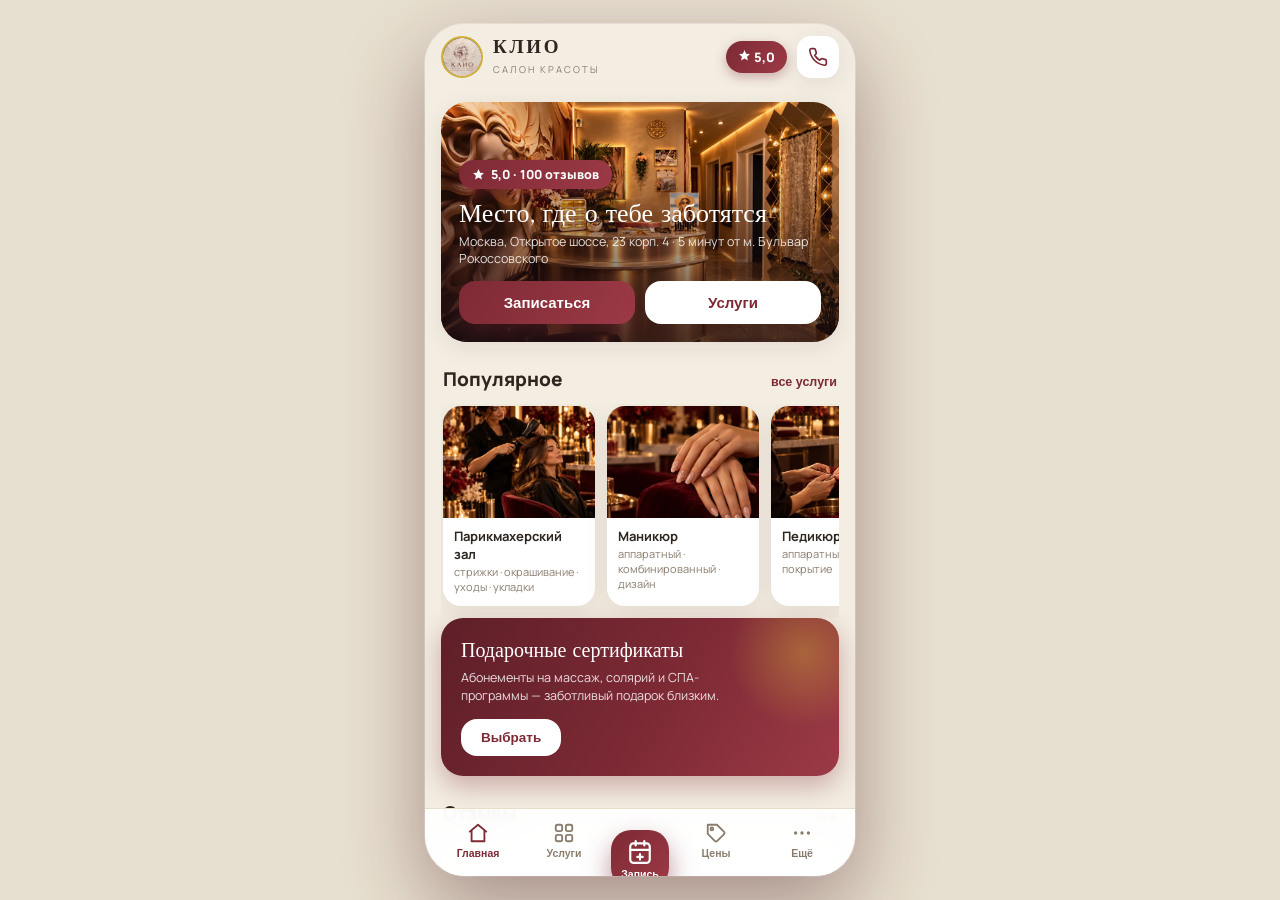
==== commit f79c83d7: "Версия 27.11-В12: фото из админки обновляются сразу — фоновая сверка content.json вместо слепого кэш" ====
--- a/app/index.html
+++ b/app/index.html
@@ -510,13 +510,17 @@
 function syncContent(){
   let cached=null; try{ cached=JSON.parse(localStorage.getItem('klio_content')||'null'); }catch(e){}
   if(cached&&cached.j) applyContent(cached.j);
-  if(cached&&cached.t&&(Date.now()-cached.t)<21600000) return;
+  /* всегда фоново сверяемся с сервером (раньше до 6 ч показывался старый кэш —
+     заменённые в админке фото «откатывались» до истечения кэша) */
   const d=new Date();
   const stamp=d.getFullYear()+String(d.getMonth()+1).padStart(2,'0')+String(d.getDate()).padStart(2,'0');
-  fetch(CONTENT_URL+'?d='+stamp).then(res=>res.ok?res.json():null).then(j=>{
+  fetch(CONTENT_URL+'?d='+stamp,{cache:'no-cache'}).then(res=>res.ok?res.json():null).then(j=>{
     if(j&&(j.prices||j.certs||j.cards)){
-      applyContent(j);
-      try{ localStorage.setItem('klio_content', JSON.stringify({j,t:Date.now()})); }catch(e){}
+      const changed=!cached||!cached.j||JSON.stringify(cached.j)!==JSON.stringify(j);
+      if(changed){
+        applyContent(j);
+        try{ localStorage.setItem('klio_content', JSON.stringify({j,t:Date.now()})); }catch(e){}
+      }
     }
   }).catch(()=>{});
 }
